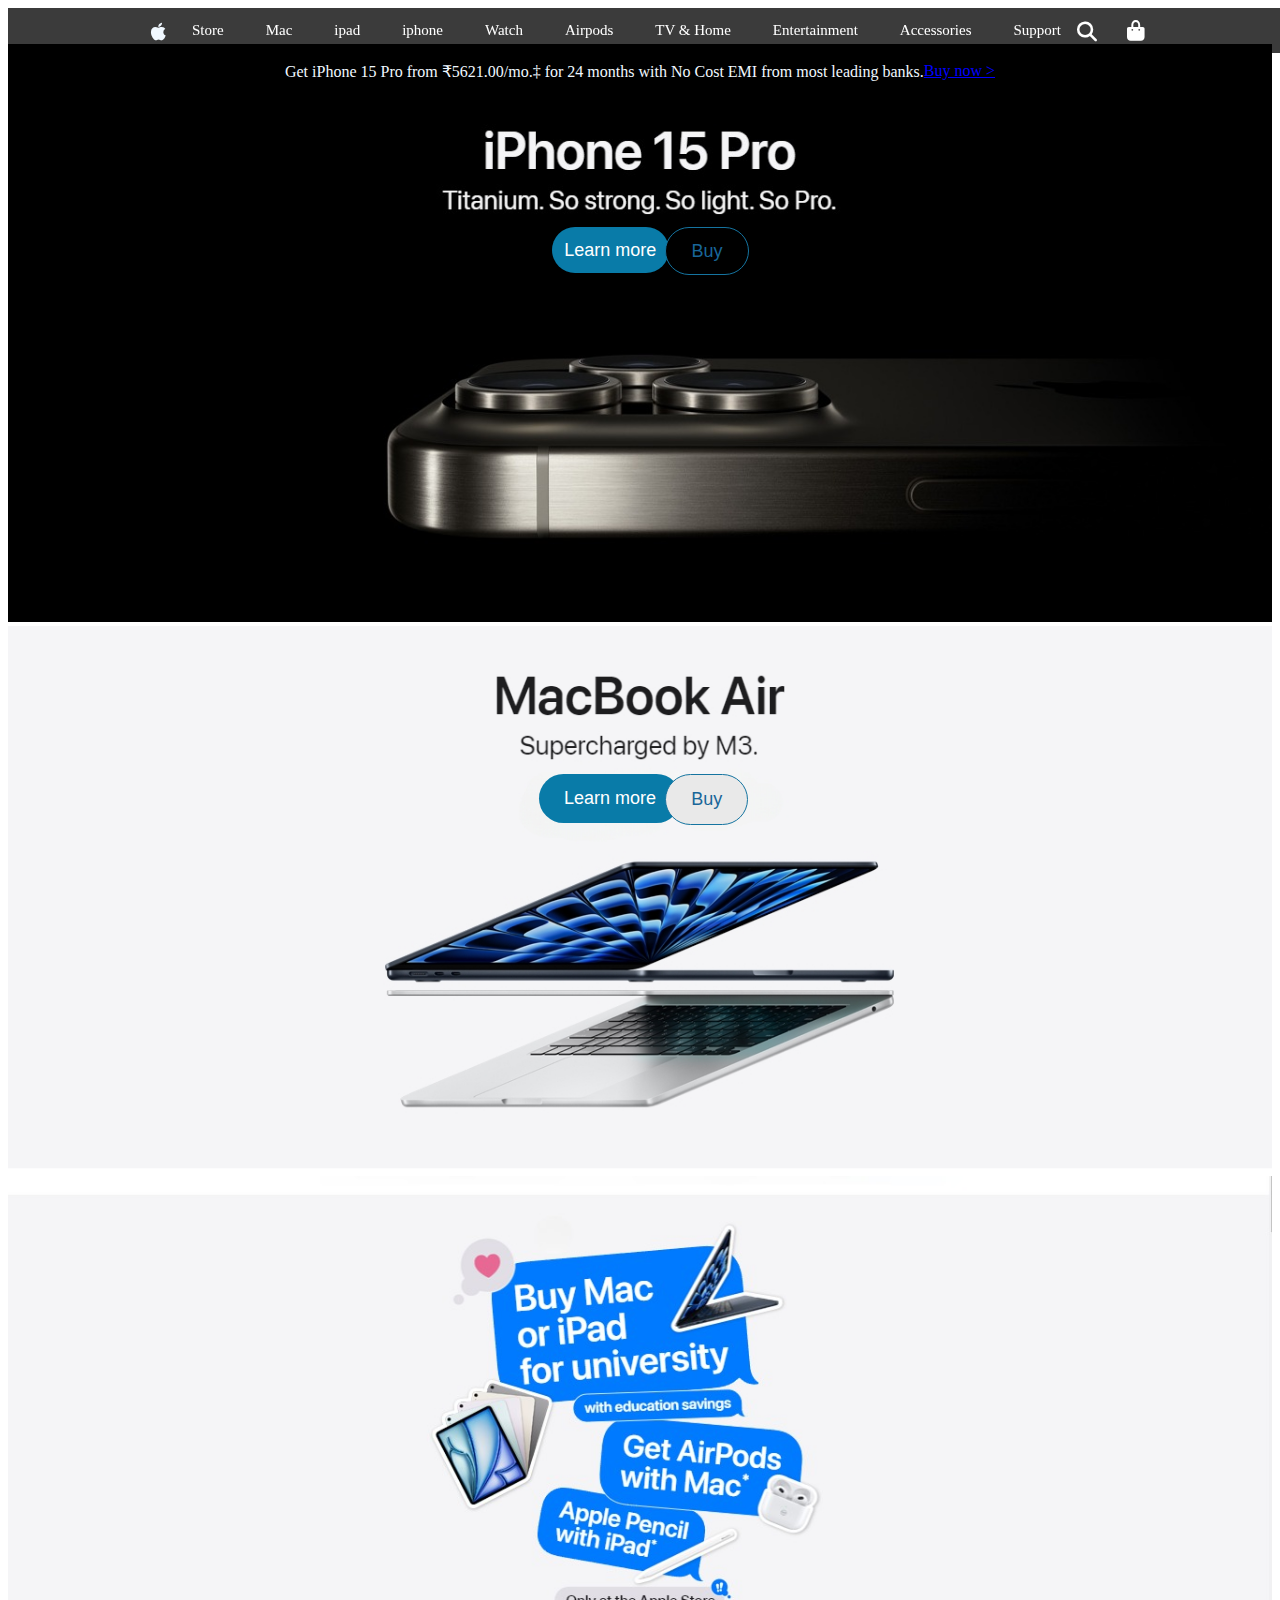
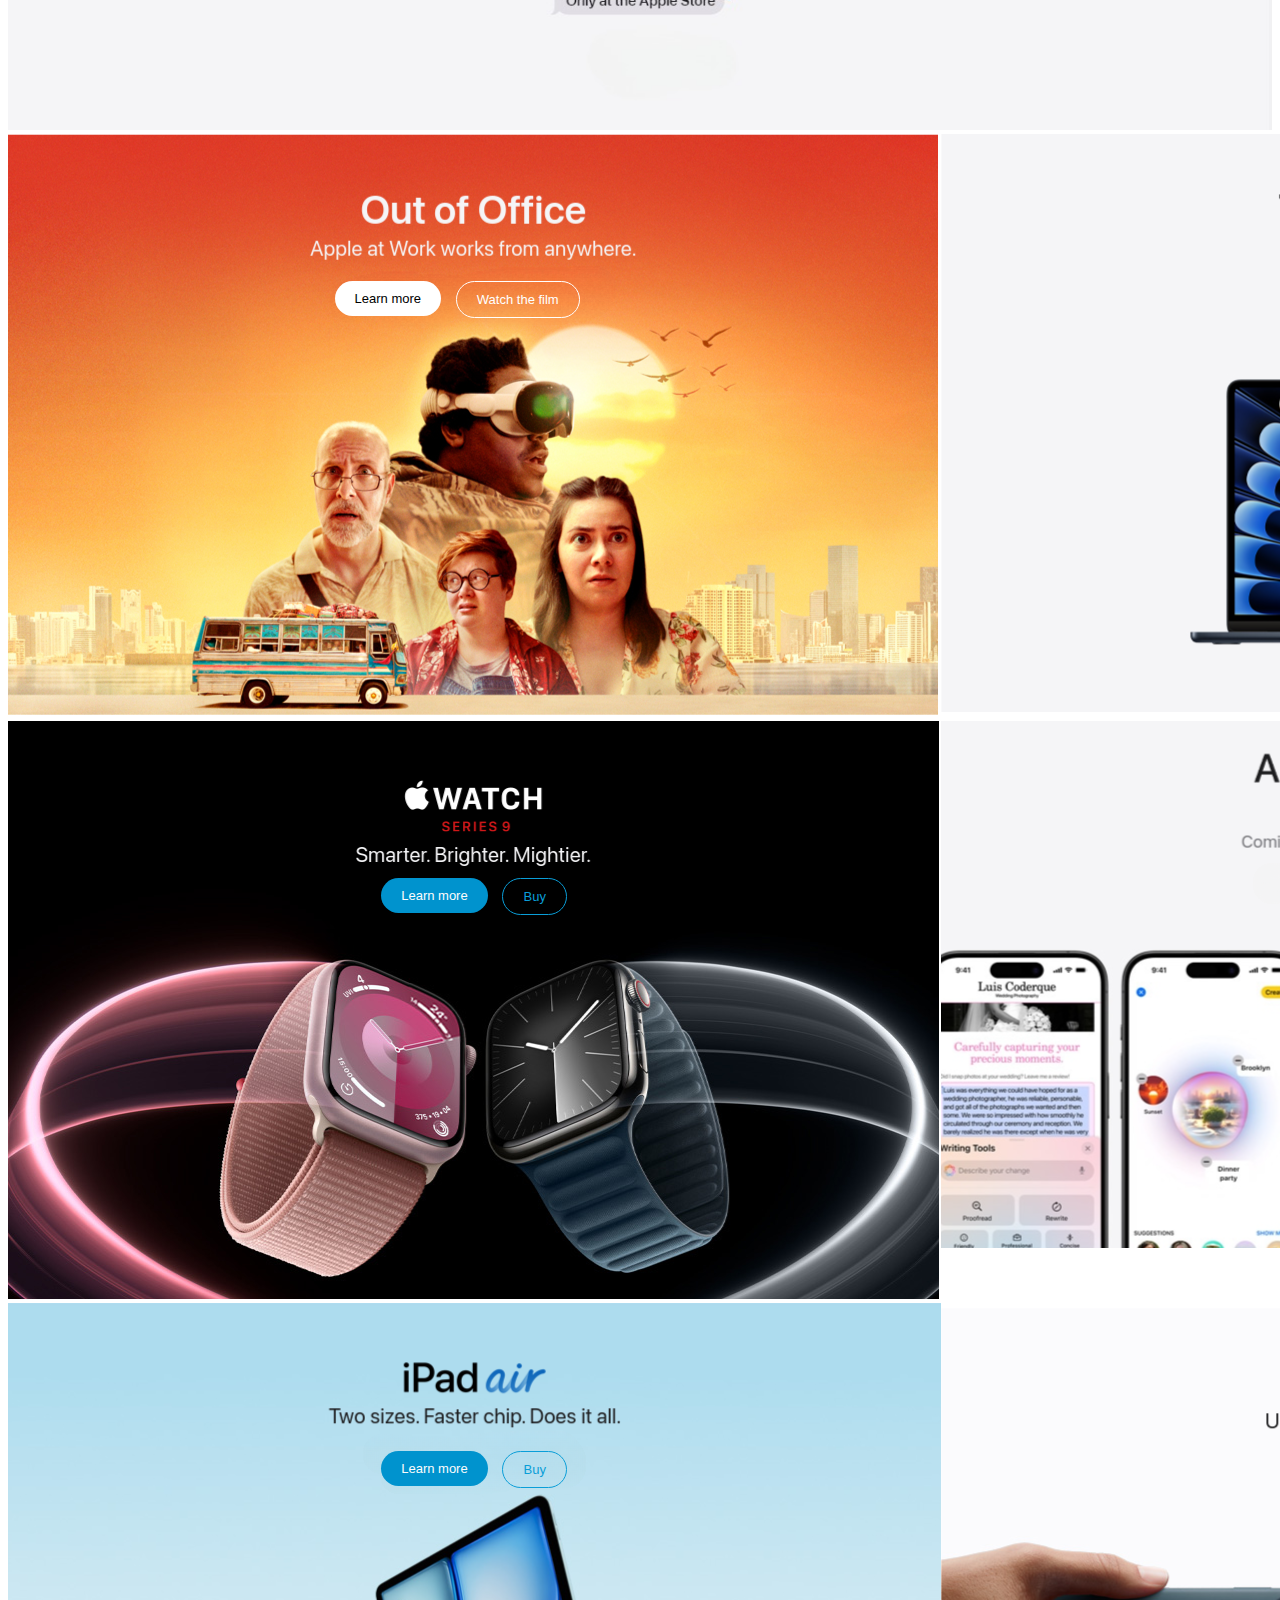
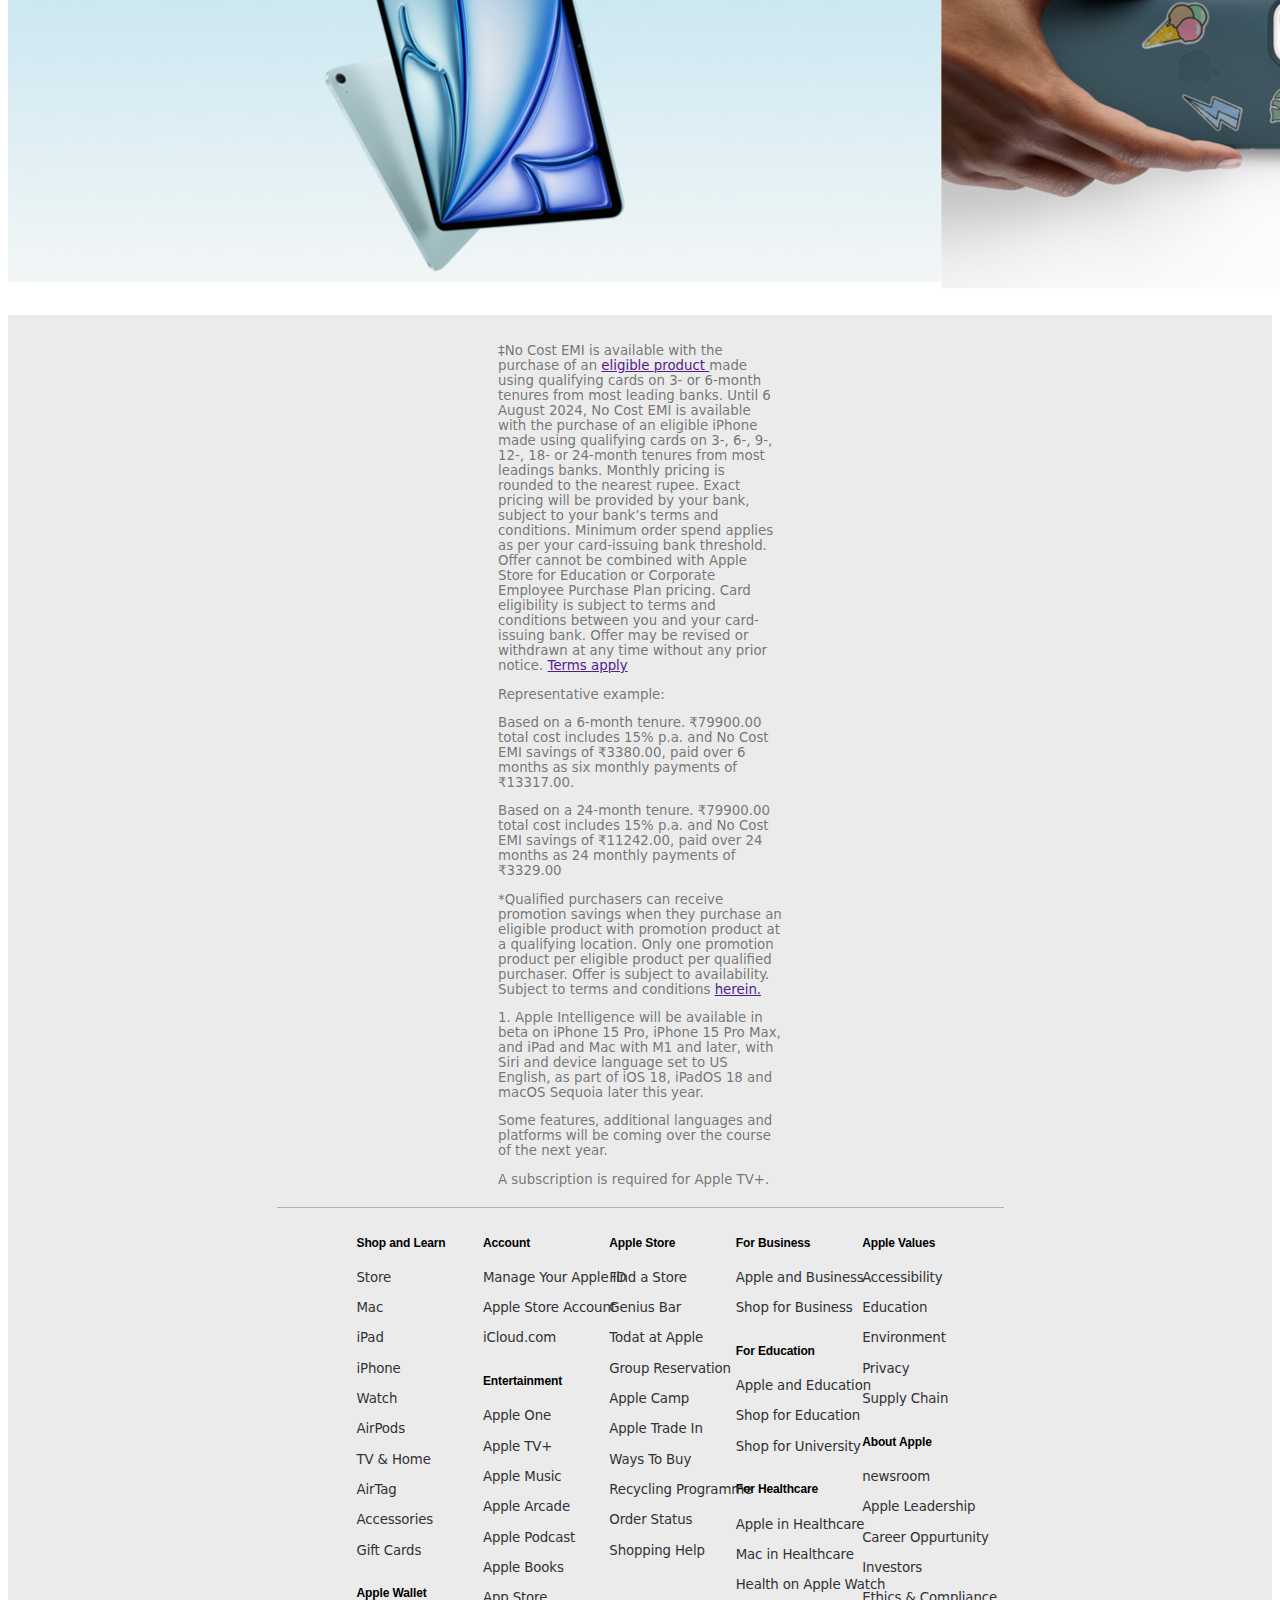
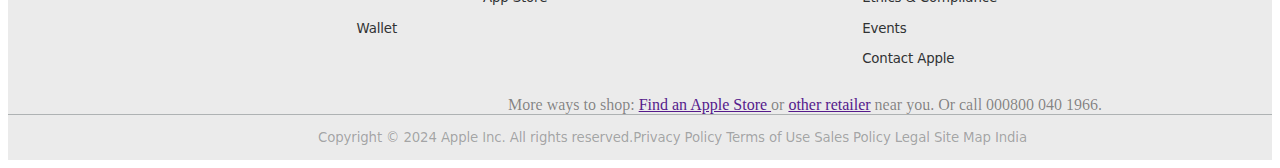
==== index.html @ be6ae1e2 "index" ====
<!DOCTYPE html>
<html lang="en">
<head>
    <link rel="stylesheet" href="style.css">
    <link rel="stylesheet" href="https://cdnjs.cloudflare.com/ajax/libs/font-awesome/6.6.0/css/all.min.css">
    <meta charset="UTF-8">
    <meta name="viewport" content="width=device-width, initial-scale=1.0">
    <title>apple</title>
</head>
<body>

     <ul class="nav">
        <li class="n0"><i class="fa-brands fa-apple"></i></li>
        <li class="n1"><a href="">Store</a></li>
        <li class="n1"><a href="">Mac</a></li>
        <li class="n1"><a href="">ipad</a></li>
        <li class="n1"><a href="">iphone</a></li>
        <li class="n1"><a href="">Watch</a></li>
        <li class="n1"><a href="">Airpods</a></li>
        <li class="n1"><a href="">TV & Home</a></li>
        <li class="n1"><a href="">Entertainment</a></li>
        <li class="n1"><a href="">Accessories</a></li>
        <li class="n1"><a href="">Support</a></li>
        <li class="n3"><a href=""><i class="fa-solid fa-magnifying-glass"></i></a></li>
        <li class="n4"><a href=""><i class="fa-solid fa-bag-shopping"></i></a></li>
     </ul>
  <br><br>
  <div class="line2"><br>Get iPhone 15 Pro from ₹5621.00/mo.‡ for 24 months with No Cost EMI from most leading banks. <a class="bl" href=""><br>Buy now ></a></div>   
  <div class="toppic1">
   <a href=""> <img class="top" src="top.jpeg" alt=""></a>
    <button class="btn1">
     Learn more
    </button>
    <button class="btn2">
        Buy
    </button>   
  </div>
  <div class="top2">
   <a href=""><img class="scnd" src="scnd.jpeg" alt=""></a> 
    <button class="sbtn1">
        Learn more
       </button>
       <button class="sbtn2">
           Buy
       </button>
  </div>
  <div class="top3">
    <a href=""> <img class="thrd" src="thrd.jpeg" alt=""></a>
    <button class="sb1">
      Shop
    </button>
  </div>

  <div class="box1">
    <div class="box11"><img src="box1.png " alt="">
      <button class="zbtn1">
      Learn more
     </button>
     <button class="zbtn2">
         Watch the film
     </button></div>
    <div class="box11"><img src="box2.png" alt=""> <button class="xbtn1">
      Explore Mac for work
     </button>
    </div>
    <div class="box11"><img src="box3.png" alt=""> <button class="ybtn1">
      Learn more
     </button>
     <button class="ybtn2">
         Buy
     </button>
    </div>
    <div class="box11"><img src="box4.png" alt=""> <button class="abtn1">
        Learn more
       </button>
       <button class="abtn2">
           Watch the film
       </button></div>
    <div class="box11"><img src="box5.png" alt="">
        <button class="bbtn1">
        Learn more
       </button>
       <button class="bbtn2">
           Buy
       </button>
      </div>
    <div class="box11"><img src="box6.png" alt="">
        <button class="xbtn1">
           Get your estimate
           </button></div>
    
  </div>
 <!-- <div class="video">
    <video src="./video/video1.mp4" alt="unavilible" controls muted width="100%" height="300px"></video>
</div> -->
<div class="pg">
<div class="prag">
    <br>
  <p class="p1">‡No Cost EMI is available with the purchase of an  <a href="" >eligible product </a>made using qualifying cards on 3- or 6-month tenures from most leading banks. Until 6 August 2024, No Cost EMI is available with the purchase of an eligible iPhone made using qualifying cards on 3-, 6-, 9-, 12-, 18- or 24-month tenures from most leadings banks. Monthly pricing is rounded to the nearest rupee. Exact pricing will be provided by your bank, subject to your bank’s terms and conditions. Minimum order spend applies as per your card-issuing bank threshold. Offer cannot be combined with Apple Store for Education or Corporate Employee Purchase Plan pricing. Card eligibility is subject to terms and conditions between you and your card-issuing bank. Offer may be revised or withdrawn at any time without any prior notice. <a href="" > Terms apply</a></p>
  <p class="p1">Representative example:</p>
  <p class="p1">Based on a 6-month tenure. ₹79900.00 total cost includes 15% p.a. and No Cost EMI savings of ₹3380.00, paid over 6 months as six monthly payments of ₹13317.00.</p>
  <p class="p1">Based on a 24-month tenure. ₹79900.00 total cost includes 15% p.a. and No Cost EMI savings of ₹11242.00, paid over 24 months as 24 monthly payments of ₹3329.00</p>
  <p class="p1">*Qualified purchasers can receive promotion savings when they purchase an eligible product with promotion product at a qualifying location. Only one promotion product per eligible product per qualified purchaser. Offer is subject to availability. Subject to terms and conditions <a href="">herein.</a></p>
  <p class="p1">1. Apple Intelligence will be available in beta on iPhone 15 Pro, iPhone 15 Pro Max, and iPad and Mac with M1 and later, with Siri and device language set to US English, as part of iOS 18, iPadOS 18 and macOS Sequoia later this year.</p>
  <p class="p1">Some features, additional languages and platforms will be coming over the course of the next year.</p>
  <p class="p1">A subscription is required for Apple TV+.</p>
</div>

<div class="note">
  <div>
      <div>
          <h3>Shop and Learn</h3>
          <ul>
              <li> <a href="" class="a13">Store</a></li>
              <li> <a href="" class="a13">Mac</a></li>
              <li> <a href="" class="a13">iPad</a></li>
              <li> <a href="" class="a13">iPhone</a></li>
              <li> <a href="" class="a13">Watch</a></li>
              <li> <a href="" class="a13">AirPods</a></li>
              <li> <a href="" class="a13">TV & Home</a></li>
              <li> <a href="" class="a13">AirTag</a></li>
              <li> <a href="" class="a13">Accessories</a></li>
              <li> <a href="" class="a13">Gift Cards</a></li>
              <li></li>
          </ul>
      </div>
      <div>
          <h3>Apple Wallet</h3>
          <ul>
              <li><a href="" class="a13">Wallet</a></li>
              <li></li>
          </ul>
      </div>
  </div>
  <div>
      <div>
          <h3>Account</h3>
          <ul>
              <li><a href="" class="a13">Manage Your Apple ID</a></li>
              <li><a href="" class="a13">Apple Store Account</a></li>
              <li><a href="" class="a13">iCloud.com</a></li>
              <li></li>
          </ul>
      </div>
      <div>
          <h3>Entertainment</h3>
          <ul>
              <li><a href="" class="a13">Apple One</a></li>
              <li><a href="" class="a13">Apple TV+</a></li>
              <li><a href="" class="a13">Apple Music</a></li>
              <li><a href="" class="a13">Apple Arcade</a></li>
              <li><a href="" class="a13">Apple Podcast</a></li>
              <li><a href="" class="a13">Apple Books</a></li>
              <li><a href="" class="a13">App Store</a></li>
              <li></li>
              <li></li>
          </ul>
      </div>
  </div>
  <div>
      <div>
          <h3>Apple Store</h3>
          <ul>
              <li><a href="" class="a13">Find a Store</a></li>
              <li><a href="" class="a13">Genius Bar</a></li>
              <li><a href="" class="a13">Todat at Apple</a></li>
              <li><a href="" class="a13">Group Reservation</a></li>
              <li><a href="" class="a13">Apple Camp</a></li>
              <li><a href="" class="a13">Apple Trade In</a></li>
              <li><a href="" class="a13">Ways To Buy</a></li>
              <li><a href="" class="a13">Recycling Programme</a></li>
              <li><a href="" class="a13">Order Status</a></li>
              <li><a href="" class="a13">Shopping Help</a></li>
              <li></li>
              <li></li>
          </ul>
      </div>
  </div>
  <div>
      <div>
          <h3>For Business</h3>
          <ul>
              <li><a href="" class="a13">Apple and Business</a></li>
              <li><a href="" class="a13">Shop for Business</a></li>
              <li></li>
          </ul>
      </div>
      <div>
          <h3>For Education</h3>
          <ul>
              <li><a href="" class="a13">Apple and Education</a></li>
              <li><a href="" class="a13">Shop for Education</a></li>
              <li><a href="" class="a13">Shop for University</a></li>
              <li></li>
          </ul>
      </div>
      <div>
          <h3>For Healthcare</h3>
          <ul>
              <li><a href="" class="a13">Apple in Healthcare</a></li>
              <li><a href="" class="a13">Mac in Healthcare</a></li>
              <li><a href="" class="a13">Health on Apple Watch</a></li>
              <li></li>
              <li></li>
          </ul>
      </div>
  </div>
  <div>
      <div>
          <h3>Apple Values</h3>
          <ul>
              <li><a href="" class="a13">Accessibility</a></li>
              <li><a href="" class="a13">Education</a></li>
              <li><a href="" class="a13">Environment</a></li>
              <li><a href="" class="a13">Privacy</a></li>
              <li><a href="" class="a13">Supply Chain</a></li>
              <li></li>
          </ul>
      </div>
      <div>
          <h3>About Apple</h3>
          <ul>
              <li><a href="" class="a13">newsroom</a></li>
              <li><a href="" class="a13">Apple Leadership</a></li>
              <li><a href="" class="a13">Career Oppurtunity</a></li>
              <li><a href="" class="a13">Investors</a></li>
              <li><a href="" class="a13">Ethics & Compliance</a></li>
              <li><a href="" class="a13">Events</a></li>
              <li><a href="" class="a13">Contact Apple</a></li>
          </ul>
      </div>
  </div>
</div>
<div class="lastp">
    More ways to shop: <a href=""> Find an Apple Store </a>or <a href="">other retailer</a> near you. Or call 000800 040 1966.
</div>
  <footer class="footer">
    Copyright © 2024 Apple Inc. All rights reserved.Privacy Policy Terms of Use Sales Policy Legal Site Map        India
  </footer>
</div>
</body>
</html>
---- style.css ----
.nav{
      
      list-style-type: none;
      margin:0;
      padding:0;
      width: 100%;
      overflow: hidden;
      background-color: #000000c4;
      display: flex;
      justify-content: center;
      color: aliceblue;
      z-index: 100;
      position: fixed;

     
}
.n0{
    margin-top: 13px;
    font-size: 20px;
}
.n1 {
    float: left;
    padding-left:5px ;
    margin-left: 5px;
    
  }
  
.n1 a {
    display: block;
    color: rgb(255, 255, 255);
    text-align: center;
    padding: 14px 16px;
    text-decoration: none;
    font-size:15px;
   
  }
  .n3 a{
    color: rgb(255, 255, 255);
  }.n3{
    margin-top: 13px;
    font-size: 20px;
  }
  .n4 a{
    color: rgb(255, 255, 255);
  }.n4{
    margin-top: 12px;
    font-size: 20px;
    margin-left: 30px;
  }
  
 .line2{
    background-color: black;
    color: aliceblue;
    display: flex;
    justify-content: center;
    height: 50px;
 } 
 .bl{color: blue;}
 
 .toppic1{
  position: relative;
}
.top{
  /* display: flex;
  justify-content: center; */
 width: 100%;
 height: auto;
}
.btn1{
  background-color: rgb(9, 123, 168);
  color: white;
  border-radius: 35px;
  border: 0px;
  padding: 1% 1%;
  position: absolute;
  top: 25%;
  left: 43%;
  font-size: large;
  
}
.btn2{
  position: absolute;
  background-color:black;
  color: rgb(25, 102, 153);
  border: 1px solid rgb(21, 116, 160);
  top: 25%;
  left: 52%;
  border-radius: 40px;
  padding: 1% 2%;
  font-size: large;
  

}
.btn2:hover{
  color: white;
  background-color: rgb(34, 123, 158);
}
.top2{
  position: relative;
}
.scnd{
  width: 100%;

}

.sbtn1{
  background-color: rgb(9, 123, 168);
  color: white;
  border-radius: 40px;
  border: 0px;
  padding: 14px 25px;
  position: absolute;
  top: 27%;
  left: 42%;
  font-size: large;
  
}
.sbtn2{
  position: absolute;
  background-color:rgb(233, 233, 233);
  color: rgb(25, 102, 153);
  border: 1px solid rgb(21, 116, 160);
  top: 27%;
  left: 52%;
  border-radius: 40px;
  padding: 14px 25px;
  font-size: large;
  

}
.sbtn2:hover{
  color: white;
  background-color: rgb(34, 123, 158);
}
.top3{
  position: relative;
}
.thrd{
  width: 100%;
}
.sb1{
  background-color: rgb(228, 227, 227);
  color: rgb(27, 161, 161);
  border: 1px solid rgb(32, 132, 172);
  border-radius: 40px;
  padding: 14px 25px;
  position: absolute;
  top: 700px;
  left: 48%;
  font-size: large;
}
.sb1:hover{
  background-color: rgb(28, 138, 165);
  color: white;

}
.box1{
  display: grid;
  grid-template-columns: auto auto;
  
}
.box11{
 position:relative;

}
.zbtn1{
  background-color: rgb(255, 255, 255);
  color: rgb(0, 0, 0);
  border-radius: 40px;
  border: 0px;
  padding: 10px 20px;
  position: absolute;
  top: 25%;
  left: 35%;
  font-size: small;
  
}
.zbtn2{
  position: absolute;
  background-color:rgba(255, 255, 255, 0);
  color: rgb(255, 255, 255);
  border: .5px solid rgb(255, 255, 255);
  top: 25%;
  left: 48%;
  border-radius: 40px;
  padding: 10px 20px;
  font-size: small;
  

}
.zbtn2:hover{
  color: rgb(0, 0, 0);
  background-color: rgb(255, 255, 255);
}
.xbtn1{
  background-color: rgb(26, 110, 221);
  color: rgb(255, 255, 255);
  border-radius: 40px;
  border: 0px;
  padding: 10px 20px;
  position: absolute;
  top: 27%;
  left: 42%;
  font-size: small;
  
}
.ybtn1{
  background-color: rgb(0, 147, 206);
  color: rgb(252, 252, 252);
  border-radius: 40px;
  border: 0px;
  padding: 10px 20px;
  position: absolute;
  top: 27%;
  left: 40%;
  font-size: small;
  
}
.ybtn2{
  position: absolute;
  background-color:rgba(255, 255, 255, 0);
  color: rgb(10, 158, 216);
  border: .5px solid  rgb(10, 158, 216);
  top: 27%;
  left: 53%;
  border-radius: 40px;
  padding: 10px 20px;
  font-size: small;
  

}
.ybtn2:hover{
  color: rgb(255, 255, 255);
  background-color: rgb(10, 158, 216);
}
.abtn1{
  background-color: rgb(0, 147, 206);
  color: rgb(252, 252, 252);
  border-radius: 40px;
  border: 0px;
  padding: 10px 20px;
  position: absolute;
  top: 27%;
  left: 40%;
  font-size: small;
  
}
.abtn2{
  position: absolute;
  background-color:rgba(255, 255, 255, 0);
  color: rgb(10, 158, 216);
  border: .5px solid  rgb(10, 158, 216);
  top: 27%;
  left: 53%;
  border-radius: 40px;
  padding: 10px 20px;
  font-size: small;
  

}
.bbtn2:hover{
  color: rgb(255, 255, 255);
  background-color: rgb(10, 158, 216);
}
.bbtn1{
  background-color: rgb(0, 147, 206);
  color: rgb(252, 252, 252);
  border-radius: 40px;
  border: 0px;
  padding: 10px 20px;
  position: absolute;
  top: 25%;
  left: 40%;
  font-size: small;
  
}
.bbtn2{
  position: absolute;
  background-color:rgba(255, 255, 255, 0);
  color: rgb(10, 158, 216);
  border: .5px solid  rgb(10, 158, 216);
  top: 25%;
  left: 53%;
  border-radius: 40px;
  padding: 10px 20px;
  font-size: small;
  

}
.abtn2:hover{
  color: rgb(255, 255, 255);
  background-color: rgb(10, 158, 216);
}


/* .video{
  padding-top: 45px;
  width: 100%;
  height: 150px;
  position: relative;
} */
 .pg{
  background-color: rgba(177, 177, 177, 0.253);
 }
 
.prag{
  color: #303233a6;
  font-size: smaller;
  font-family: system-ui, -apple-system, BlinkMacSystemFont, 'Segoe UI', Roboto, Oxygen, Ubuntu, Cantarell, 'Open Sans', 'Helvetica Neue', sans-serif;
  text-align: left;
  margin: 20px 490px 20px 490px;


}

.note li{
  margin-top:8px;
}
.note{
 
  display: flex;
  white-space: nowrap;
  padding: 15px;
  /* background-color: #ffffff; */
  padding-left: 80px;
  margin: auto;
  width: 50%;
  position: relative;
  text-align: center;
  font-size: smaller;
  line-height: 1.3;
  font-weight: 400;
  letter-spacing: -0.01em;
  list-style-type:none ;
  font-family: system-ui, -apple-system, BlinkMacSystemFont, 'Segoe UI', Roboto, Oxygen, Ubuntu, Cantarell, 'Open Sans', 'Helvetica Neue', sans-serif;
  border-style: solid none none none;
  border-color: #353f4454;border-width: 1px;
  
}
.note div{
  flex-grow: 1;
  width: 20%;
  height: auto;
}
.note h3{
  font-size: 12px;
  line-height: 1.3333733333;
  font-weight: 400;
  letter-spacing: -0.01em;
  font-family: "SF Pro Text","Myriad Set Pro","SF Pro Icons","Apple Legacy Chevron","Helvetica Neue","Helvetica","Arial",sans-serif;
  font-weight: 600;
  margin-bottom: .8em;
  margin-inline-end: 20px;
  outline: none;
}
.note ul{
  list-style-type: none;
  padding-left: 0;
}
.note ul li{
  
  padding-top: 5px;
  text-align: left;
}
.a13{
  text-decoration: none;
  color: #303233;
  position: relative;
}
.a13:hover{
  text-decoration: underline;
  color: #303233;
}
.lastp{
  color: #110f0f7e;
  margin-left: 500px
}
.footer{
  text-align: center;
  color: #30323365;
  border-style: solid none none none;
  border-color: #353f4454;border-width: 1px;
  letter-spacing: -0.01em;
  list-style-type:none ;
  font-family: system-ui, -apple-system, BlinkMacSystemFont, 'Segoe UI', Roboto, Oxygen, Ubuntu, Cantarell, 'Open Sans', 'Helvetica Neue', sans-serif;
  font-size: smaller;
  margin: auto;
  padding: 15px;
  padding-left: 80px;
}


@media screen and (max-width:600px) {
  .box11{
    
  }
  
}
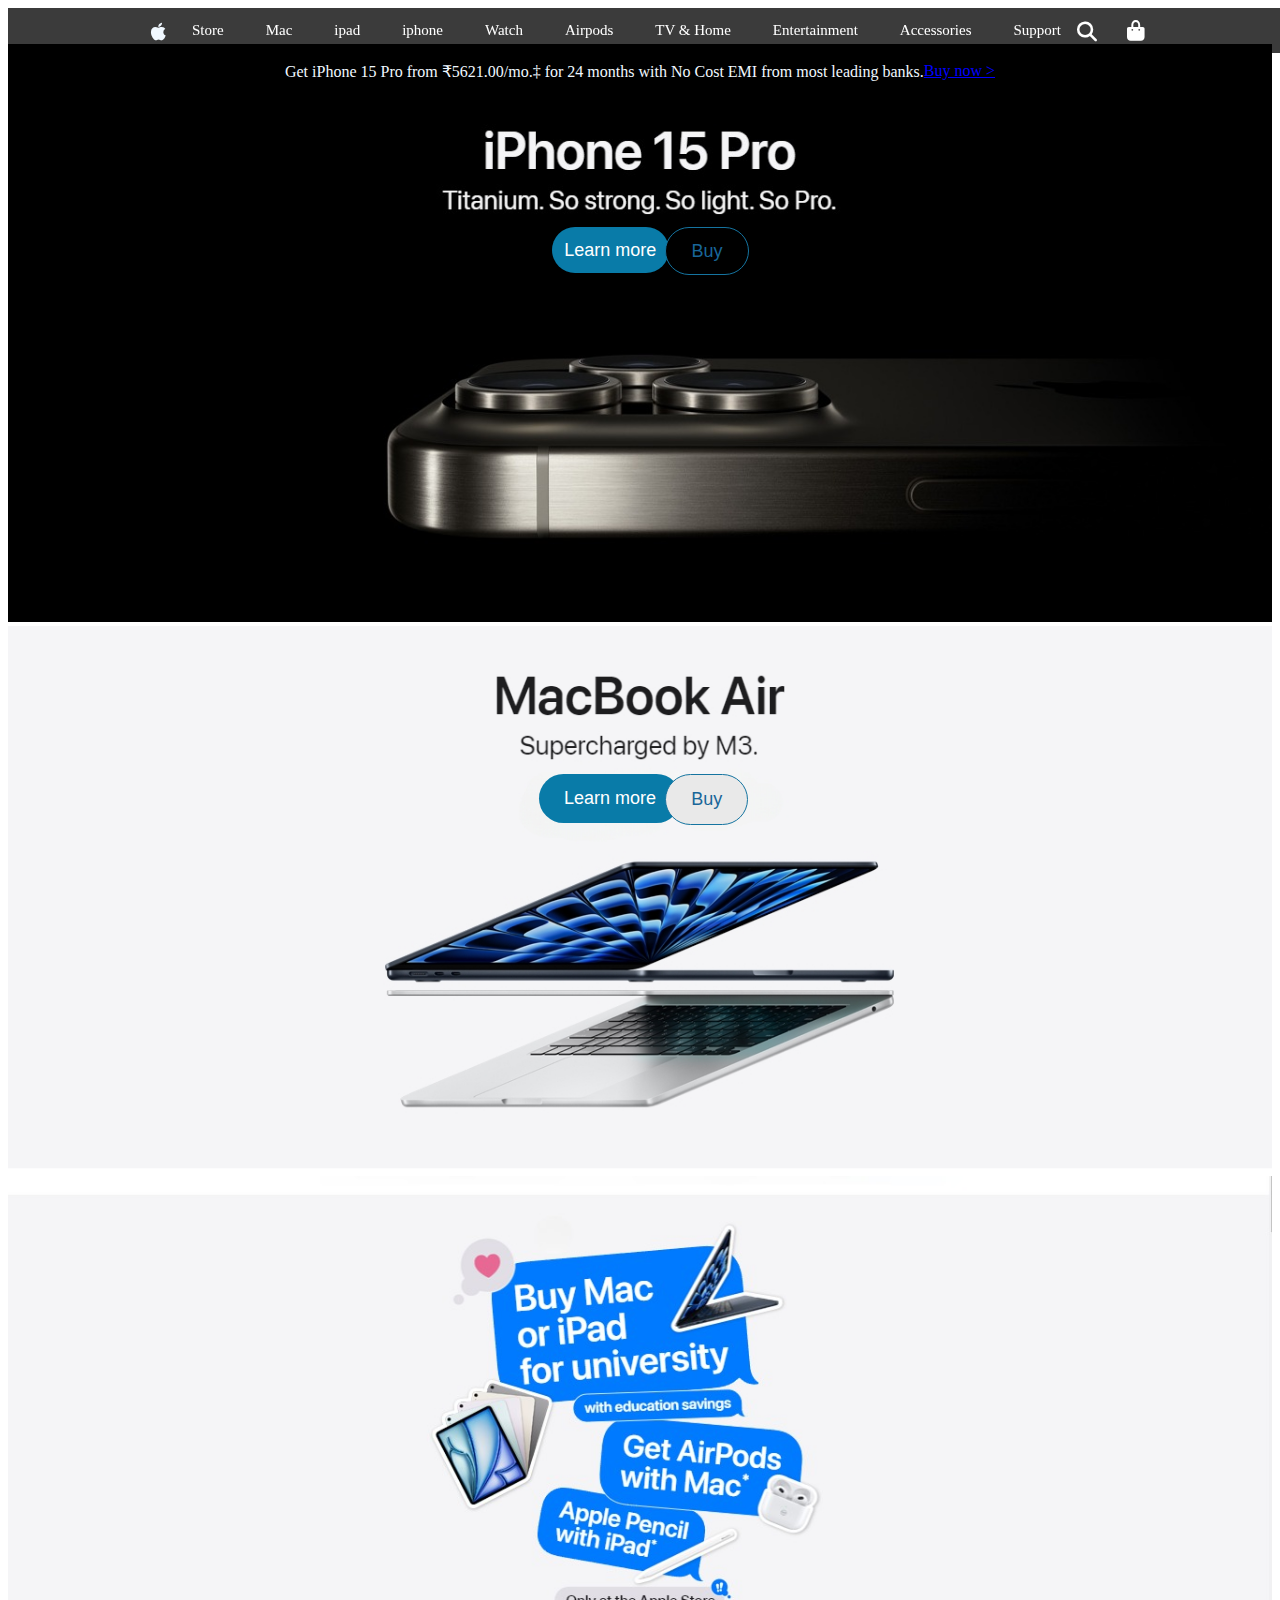
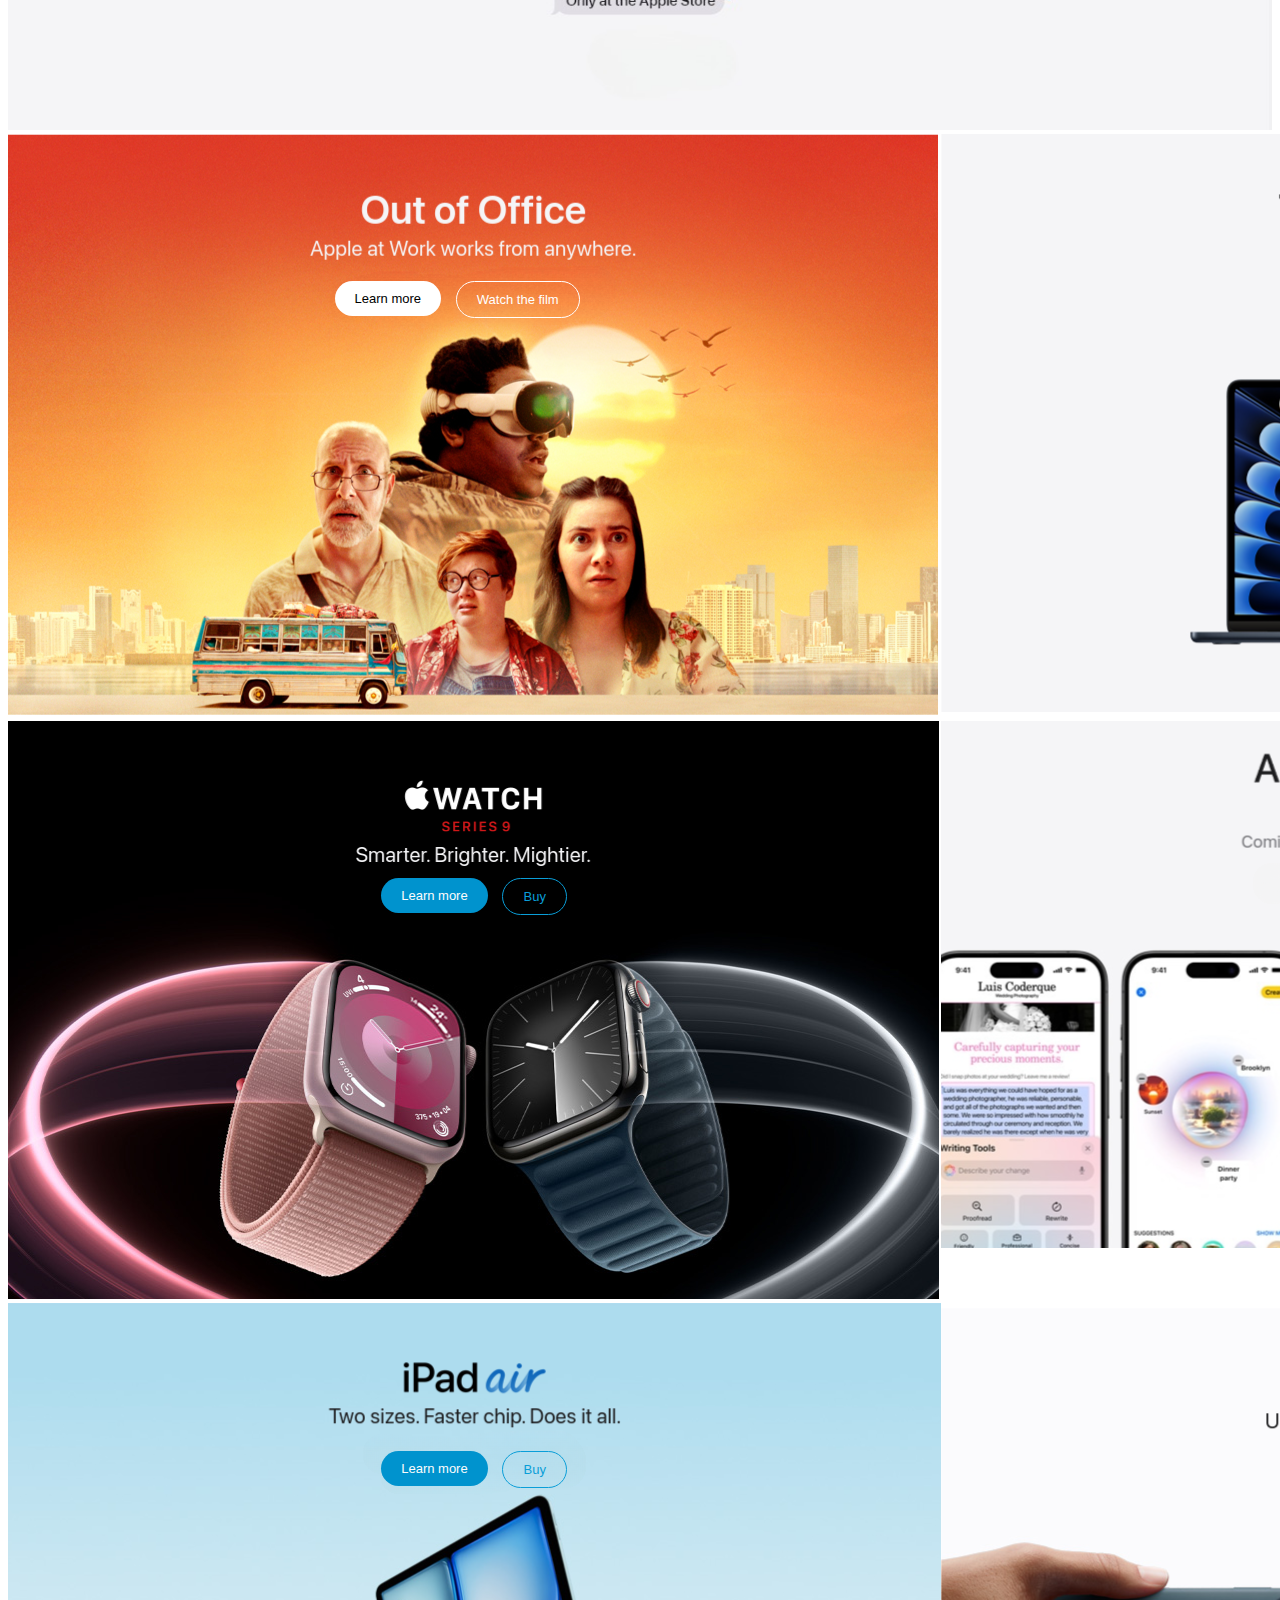
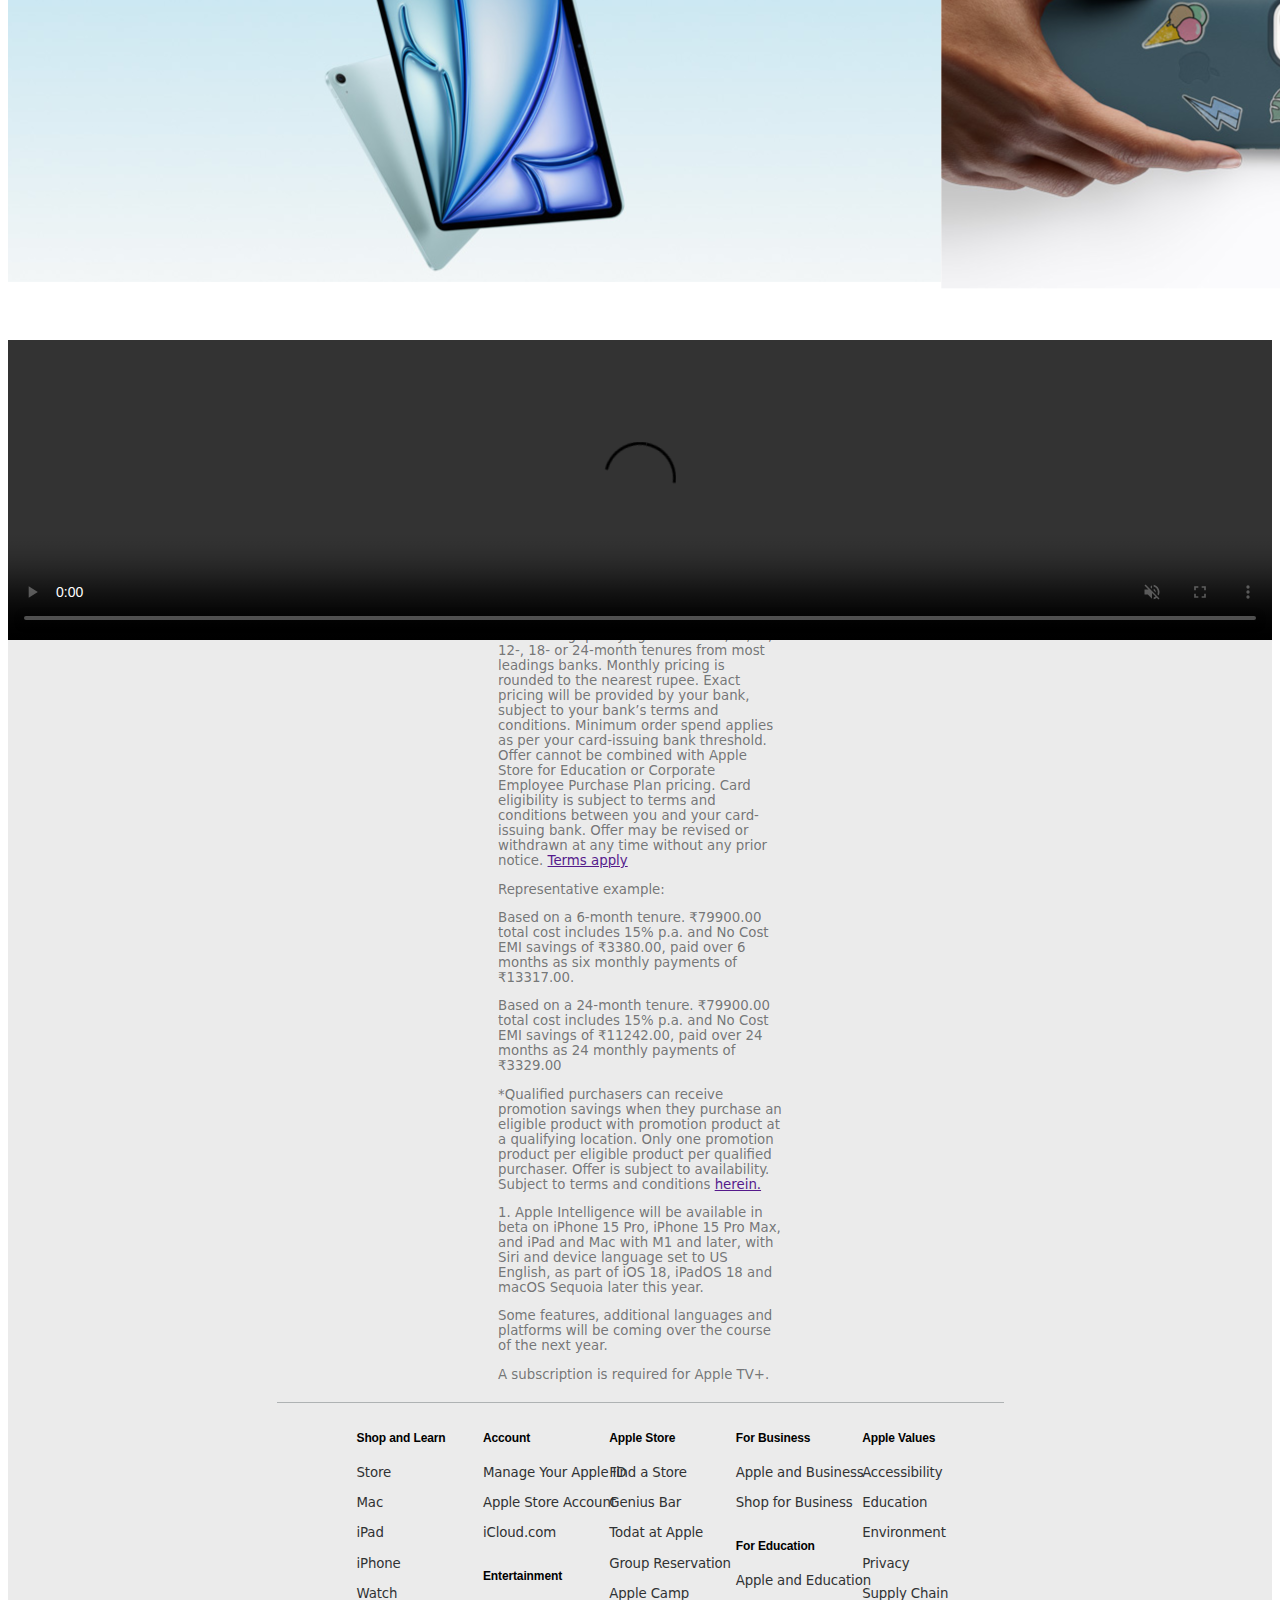
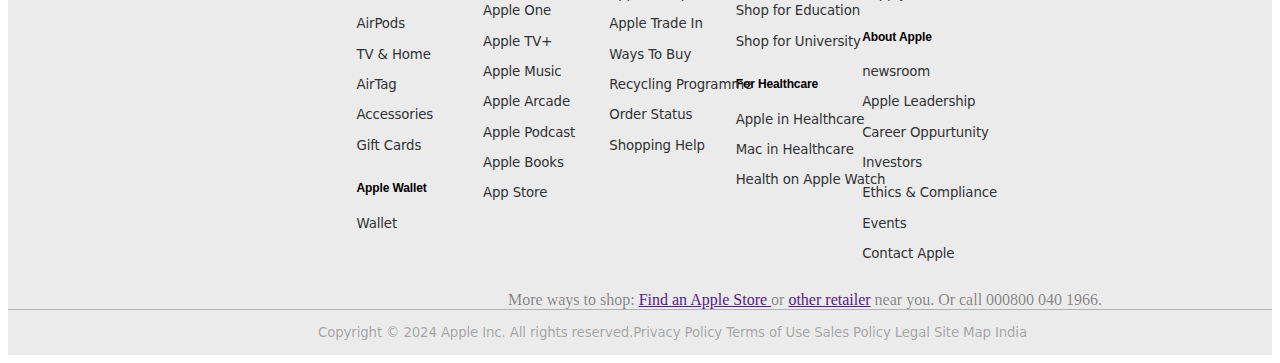
==== commit 40368fa4: "new" ====
--- a/index.html
+++ b/index.html
@@ -90,9 +90,9 @@
            </button></div>
     
   </div>
- <!-- <div class="video">
-    <video src="./video/video1.mp4" alt="unavilible" controls muted width="100%" height="300px"></video>
-</div> -->
+ <div class="video">
+    <video src="video1.mp4" alt="unavilible" controls muted width="100%" height="300px"></video>
+</div>
 <div class="pg">
 <div class="prag">
     <br>
--- a/style.css
+++ b/style.css
@@ -294,12 +294,12 @@
 }
 
 
-/* .video{
+.video{
   padding-top: 45px;
   width: 100%;
   height: 150px;
   position: relative;
-} */
+}
  .pg{
   background-color: rgba(177, 177, 177, 0.253);
  }
